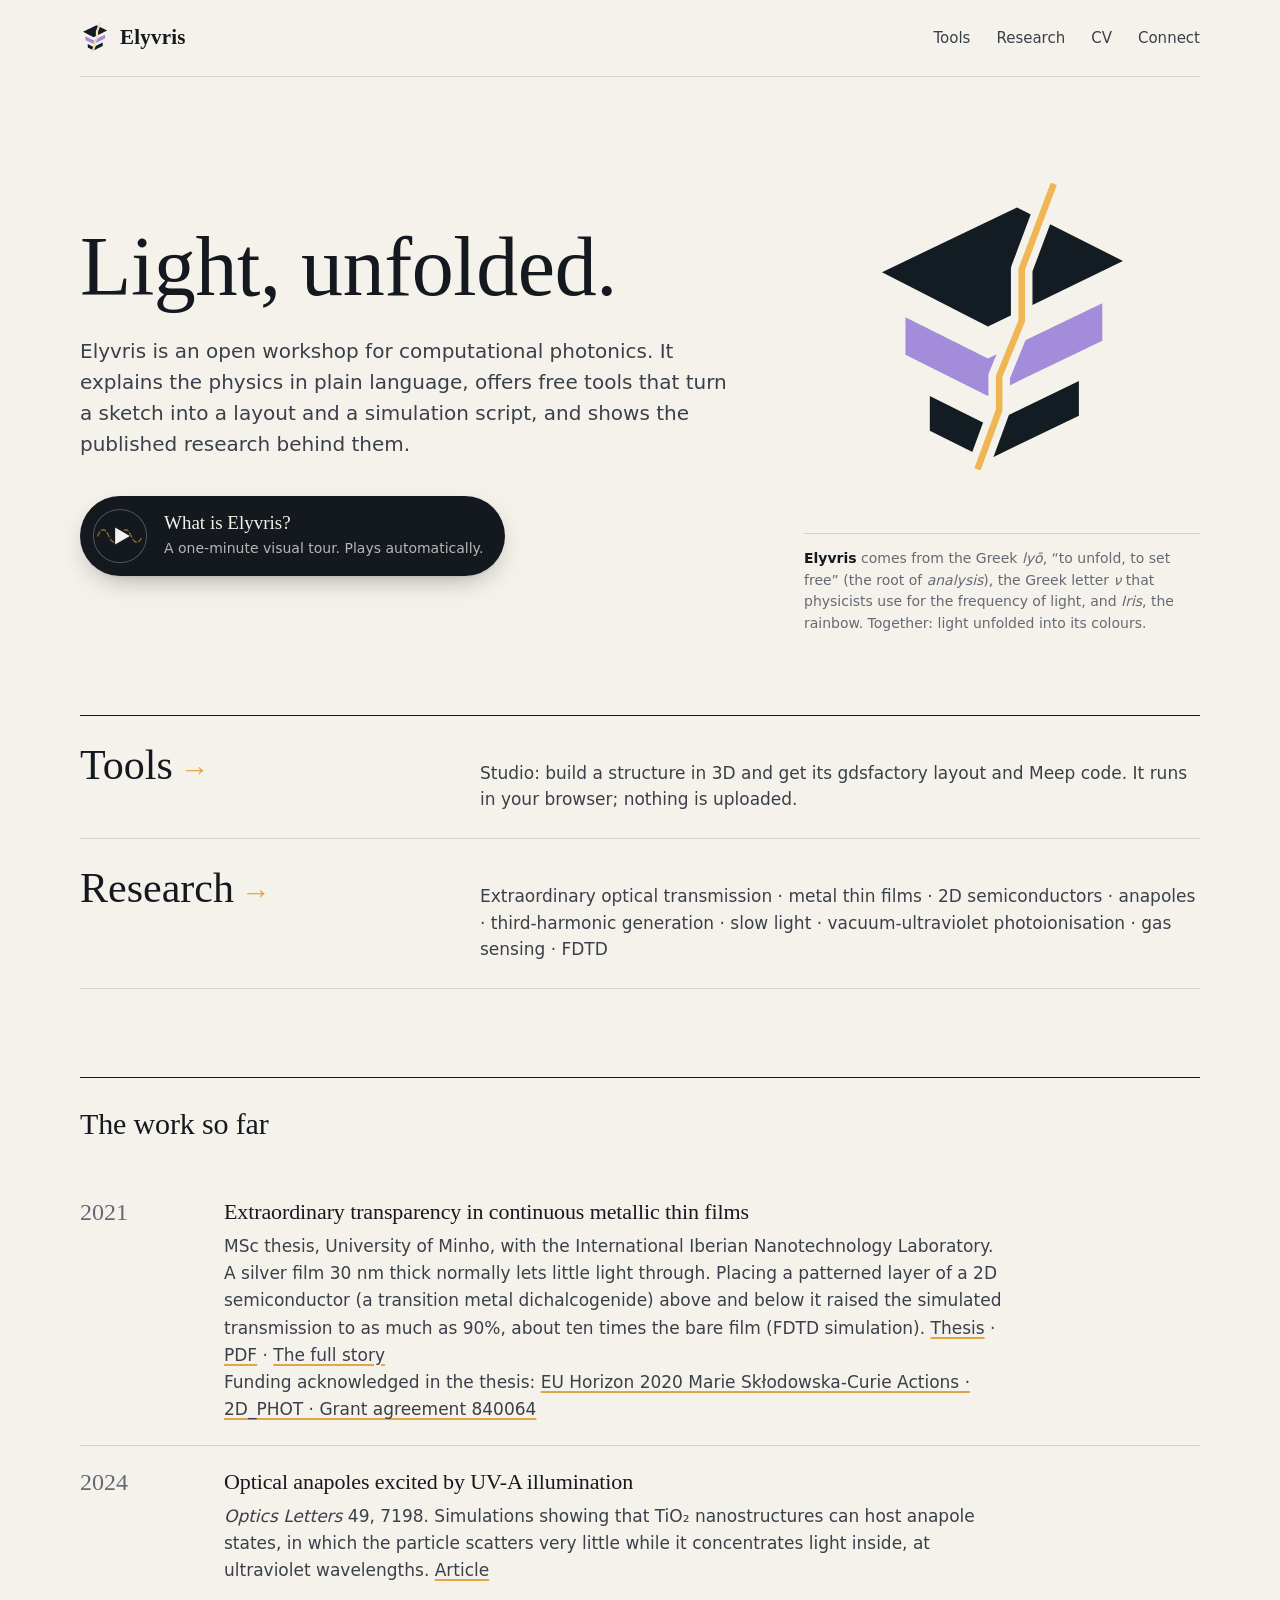
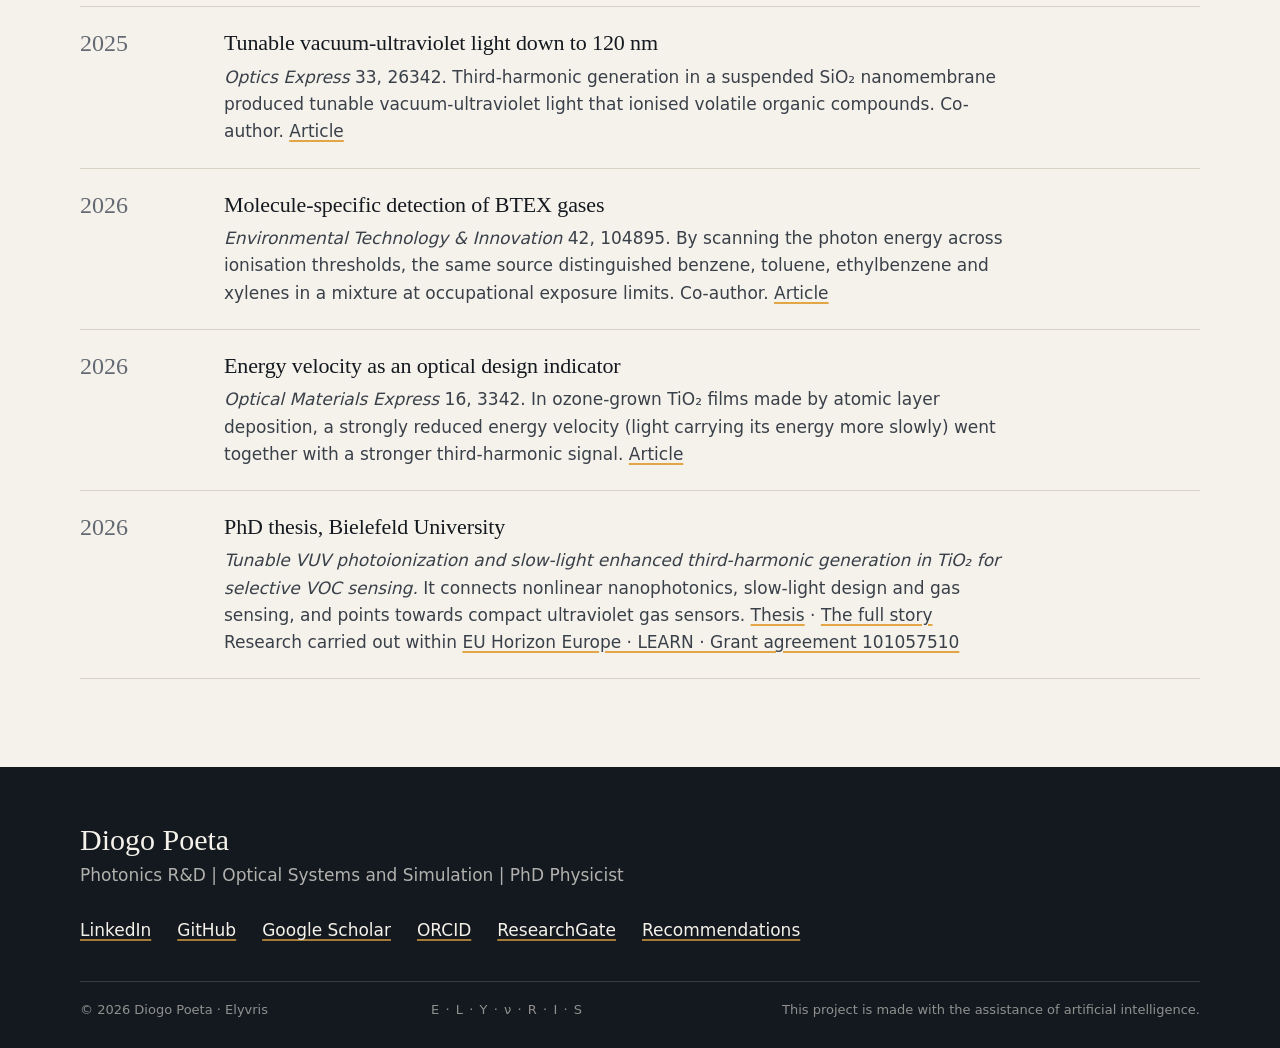
==== website/index.html @ e3a75f37 "Home: keywords for Research, drop the essay link; remove film-calculator links The home page no long" ====
<!doctype html>
<html lang="en">
<head>
  <meta charset="utf-8">
  <meta http-equiv="Content-Security-Policy" content="default-src 'self'; script-src 'self'; style-src 'self' 'unsafe-inline'; img-src 'self' data:; connect-src 'self'; font-src 'self'; object-src 'none'; base-uri 'none'; form-action 'none'; upgrade-insecure-requests">
  <meta name="referrer" content="strict-origin-when-cross-origin">
  <meta name="viewport" content="width=device-width, initial-scale=1">
  <title>Elyvris · Light, unfolded</title>
  <meta name="description" content="Elyvris is an open workshop for computational photonics by Diogo Poeta: explanations of the physics, free design tools for gdsfactory, KLayout and Meep, and the research behind them.">
  <meta name="theme-color" content="#11161C">
  <meta property="og:title" content="Elyvris · Light, unfolded">
  <meta property="og:description" content="Explanations of the physics, free photonics design tools and the research behind them. By Diogo Poeta.">
  <meta property="og:type" content="website">
  <meta property="og:image" content="https://diogo-poeta.github.io/elyvris/assets/brand/elyvris-social.png">
  <meta property="og:image:alt" content="Elyvris layered optical mark and wordmark">
  <meta name="twitter:card" content="summary_large_image">
  <link rel="canonical" href="https://diogo-poeta.github.io/elyvris/">
  <meta property="og:url" content="https://diogo-poeta.github.io/elyvris/">
  <link rel="icon" href="favicon.svg?v=20" type="image/svg+xml">
  <link rel="stylesheet" href="home.css?v=3">
  <script defer src="tour.js?v=1"></script>
</head>
<body>
  <a class="skip" href="#main">Skip to content</a>

  <header class="top wrap">
    <a class="brand" href="./" aria-label="Elyvris home"><img src="assets/brand/elyvris-mark.svg" width="34" height="36" alt="">Elyvris</a>
    <nav aria-label="Main navigation">
      <a href="#tools">Tools</a>
      <a href="research.html">Research</a>
      <a href="cv.html">CV</a>
      <a href="#contact">Connect</a>
    </nav>
  </header>

  <main id="main">
    <section class="hero wrap" aria-labelledby="hero-title">
      <div class="hero-text">
        <h1 id="hero-title">Light, unfolded.</h1>
        <p class="lede">Elyvris is an open workshop for computational photonics. It explains the physics in plain language, offers free tools that turn a sketch into a layout and a simulation script, and shows the published research behind them.</p>
        <button class="tour-tile" type="button" aria-haspopup="dialog" aria-controls="tour">
          <span class="tour-tile-art" aria-hidden="true">
            <svg viewBox="0 0 80 80"><circle cx="40" cy="40" r="38" class="tile-ring"/><path class="tile-wave" d="M8 40 Q 16 22 24 40 T 40 40 T 56 40 T 72 40"/><path class="tile-play" d="M33 28 L54 40 L33 52 Z"/></svg>
          </span>
          <span class="tour-tile-text"><strong>What is Elyvris?</strong><span>A one-minute visual tour. Plays automatically.</span></span>
        </button>
      </div>
      <figure class="hero-mark">
        <img src="assets/brand/elyvris-mark.svg" width="320" height="340" alt="The Elyvris mark: three layers crossed by a continuous amber path of light">
        <figcaption><strong>Elyvris</strong> comes from the Greek <em>lyō</em>, “to unfold, to set free” (the root of <em>analysis</em>), the Greek letter <em>ν</em> that physicists use for the frequency of light, and <em>Iris</em>, the rainbow. Together: light unfolded into its colours.</figcaption>
      </figure>
    </section>

    <nav class="ways wrap" aria-label="Where to go">
      <ul>
        <li id="tools"><a href="studio.html"><span class="way-title">Tools</span><span class="way-line">Studio: build a structure in 3D and get its gdsfactory layout and Meep code. It runs in your browser; nothing is uploaded.</span></a></li>
        <li id="research"><a href="research.html"><span class="way-title">Research</span><span class="way-line">Extraordinary optical transmission · metal thin films · 2D semiconductors · anapoles · third-harmonic generation · slow light · vacuum-ultraviolet photoionisation · gas sensing · FDTD</span></a></li>
      </ul>
    </nav>

    <section class="journey wrap" aria-labelledby="journey-title">
      <h2 id="journey-title" class="section-title">The work so far</h2>
      <ol class="timeline">
        <li>
          <span class="year">2021</span>
          <div><h3>Extraordinary transparency in continuous metallic thin films</h3>
          <p>MSc thesis, University of Minho, with the International Iberian Nanotechnology Laboratory. A silver film 30 nm thick normally lets little light through. Placing a patterned layer of a 2D semiconductor (a transition metal dichalcogenide) above and below it raised the simulated transmission to as much as 90%, about ten times the bare film (FDTD simulation). <a href="https://zenodo.org/records/6346240">Thesis</a> · <a href="extraordinary-transparency-msc.pdf">PDF</a> · <a href="research.html#msc">The full story</a><br>Funding acknowledged in the thesis: <a href="https://cordis.europa.eu/project/id/840064">EU Horizon 2020 Marie Skłodowska-Curie Actions · 2D_PHOT · Grant agreement 840064</a></p></div>
        </li>
        <li>
          <span class="year">2024</span>
          <div><h3>Optical anapoles excited by UV-A illumination</h3>
          <p><em>Optics Letters</em> 49, 7198. Simulations showing that TiO₂ nanostructures can host anapole states, in which the particle scatters very little while it concentrates light inside, at ultraviolet wavelengths. <a href="https://doi.org/10.1364/OL.536925">Article</a></p></div>
        </li>
        <li>
          <span class="year">2025</span>
          <div><h3>Tunable vacuum-ultraviolet light down to 120 nm</h3>
          <p><em>Optics Express</em> 33, 26342. Third-harmonic generation in a suspended SiO₂ nanomembrane produced tunable vacuum-ultraviolet light that ionised volatile organic compounds. Co-author. <a href="https://doi.org/10.1364/OE.564577">Article</a></p></div>
        </li>
        <li>
          <span class="year">2026</span>
          <div><h3>Molecule-specific detection of BTEX gases</h3>
          <p><em>Environmental Technology &amp; Innovation</em> 42, 104895. By scanning the photon energy across ionisation thresholds, the same source distinguished benzene, toluene, ethylbenzene and xylenes in a mixture at occupational exposure limits. Co-author. <a href="https://doi.org/10.1016/j.eti.2026.104895">Article</a></p></div>
        </li>
        <li>
          <span class="year">2026</span>
          <div><h3>Energy velocity as an optical design indicator</h3>
          <p><em>Optical Materials Express</em> 16, 3342. In ozone-grown TiO₂ films made by atomic layer deposition, a strongly reduced energy velocity (light carrying its energy more slowly) went together with a stronger third-harmonic signal. <a href="https://doi.org/10.1364/OME.611814">Article</a></p></div>
        </li>
        <li>
          <span class="year">2026</span>
          <div><h3>PhD thesis, Bielefeld University</h3>
          <p><em>Tunable VUV photoionization and slow-light enhanced third-harmonic generation in TiO₂ for selective VOC sensing.</em> It connects nonlinear nanophotonics, slow-light design and gas sensing, and points towards compact ultraviolet gas sensors. <a href="https://doi.org/10.4119/unibi/3020621">Thesis</a> · <a href="research.html">The full story</a><br>Research carried out within <a href="https://cordis.europa.eu/project/id/101057510">EU Horizon Europe · LEARN · Grant agreement 101057510</a></p></div>
        </li>
      </ol>
    </section>
  </main>

  <footer class="foot" id="contact">
    <div class="wrap foot-grid">
      <div>
        <p class="foot-name">Diogo Poeta</p>
        <p class="foot-role">Photonics R&amp;D | Optical Systems and Simulation | PhD Physicist</p>
      </div>
      <nav class="foot-links" aria-label="Professional profiles">
        <a href="https://pt.linkedin.com/in/diogo-poeta" rel="noopener noreferrer">LinkedIn</a>
        <a href="https://github.com/diogo-poeta" rel="noopener noreferrer">GitHub</a>
        <a href="https://scholar.google.com/citations?user=9GATdmUAAAAJ" rel="noopener noreferrer">Google Scholar</a>
        <a href="https://orcid.org/0009-0002-1451-5147" rel="noopener noreferrer">ORCID</a>
        <a href="https://www.researchgate.net/profile/Diogo-Poeta" rel="noopener noreferrer">ResearchGate</a>
        <a href="recommendations.html">Recommendations</a>
      </nav>
    </div>
    <div class="wrap foot-small">
      <span>© 2026 Diogo Poeta · Elyvris</span>
      <details class="credits letters">
        <summary>E · L · Y · ν · R · I · S</summary>
        <p>Read the name letter by letter and it spells the physics of this project: <b>E</b>, the electric field · <b>L</b>, layers · <b>Y</b>, the Yee cell, the grid behind every FDTD simulation · <b>ν</b>, the frequency of light · <b>R</b>, resonance · <b>I</b>, interference · <b>S</b>, scattering.</p>
      </details>
      <p class="credits">This project is made with the assistance of artificial intelligence.</p>
    </div>
  </footer>

  <dialog class="tour" id="tour" aria-labelledby="tour-title">
    <div class="tour-head">
      <p id="tour-title">Elyvris · a short tour</p>
      <button class="tour-close" type="button" aria-label="Close the tour">×</button>
    </div>
    <div class="tour-stage">
      <svg id="tour-svg" viewBox="0 0 800 420" aria-hidden="true" focusable="false"></svg>
    </div>
    <div class="tour-caption" aria-live="polite">
      <p class="tour-count"><span id="tour-index">1</span> of <span id="tour-total">6</span></p>
      <h2 id="tour-heading"></h2>
      <p id="tour-text"></p>
      <p class="tour-actions" id="tour-actions" hidden><a class="button" href="studio.html">Open Studio</a><a class="button button-quiet" href="research.html">Read the research</a></p>
    </div>
    <div class="tour-controls">
      <button type="button" id="tour-prev" aria-label="Previous scene">‹</button>
      <button type="button" id="tour-play" aria-label="Pause">❚❚</button>
      <button type="button" id="tour-next" aria-label="Next scene">›</button>
      <div class="tour-progress" id="tour-progress" aria-hidden="true"></div>
    </div>
  </dialog>
</body>
</html>
---- website/home.css ----
/* Elyvris home page.
   One accent colour (amber, the path of light in the mark); everything else is ink on paper.
   Serif for headings, as in a printed journal; system sans for reading text. */

:root {
  --paper: #F5F2EB;
  --paper-2: #ECE7DC;
  --ink: #14191F;
  --ink-2: #3A4049;
  --muted: #646A73;
  --rule: #D8D2C6;
  --amber: #E3A646;
  --amber-ink: #8A5A10;      /* amber dark enough to read as text on paper */
  --stage: #11161C;
  --stage-line: #E9E4D8;
  --serif: "Iowan Old Style", "Palatino Linotype", Palatino, "Book Antiqua", Georgia, serif;
  --sans: "Segoe UI", system-ui, -apple-system, "Helvetica Neue", Arial, sans-serif;
  --wrap: 1120px;
  color-scheme: light;
}

* { box-sizing: border-box; }
html { -webkit-text-size-adjust: 100%; }
body {
  margin: 0;
  background: var(--paper);
  color: var(--ink);
  font: 17px/1.6 var(--sans);
  text-rendering: optimizeLegibility;
}
img, svg { display: block; max-width: 100%; }
a { color: inherit; text-decoration-color: var(--amber); text-decoration-thickness: 1.5px; text-underline-offset: 3px; }
a:hover { color: var(--amber-ink); }
:focus-visible { outline: 2px solid var(--amber-ink); outline-offset: 3px; border-radius: 2px; }

.wrap { width: min(var(--wrap), 100% - 32px); margin-inline: auto; }
.skip { position: absolute; left: -999px; top: 8px; background: var(--ink); color: var(--paper); padding: 8px 12px; z-index: 10; }
.skip:focus { left: 8px; }

/* Header */
.top { display: flex; align-items: center; justify-content: space-between; gap: 16px; padding: 22px 0; border-bottom: 1px solid var(--rule); }
.brand { display: inline-flex; align-items: center; gap: 10px; font: 600 21px/1 var(--serif); letter-spacing: .01em; text-decoration: none; }
.brand img { width: 30px; height: auto; }
.top nav { display: flex; gap: 26px; font-size: 15px; }
.top nav a { text-decoration: none; color: var(--ink-2); }
.top nav a:hover { color: var(--ink); text-decoration: underline; text-decoration-color: var(--amber); }

/* Hero */
.hero { display: grid; grid-template-columns: 1.25fr .75fr; gap: 64px; align-items: center; padding: 88px 0 72px; }
h1, h2, h3 { font-family: var(--serif); font-weight: 500; letter-spacing: -.005em; }
.hero h1 { font-size: clamp(46px, 7vw, 84px); line-height: 1.02; margin: 0 0 26px; }
.lede { font-size: 20px; line-height: 1.55; color: var(--ink-2); max-width: 34em; margin: 0 0 36px; }

.tour-tile {
  display: inline-flex; align-items: center; gap: 16px; padding: 12px 22px 12px 12px;
  background: var(--ink); color: var(--paper); border: 0; border-radius: 999px;
  font: inherit; text-align: left; cursor: pointer;
  box-shadow: 0 1px 0 rgba(0,0,0,.04), 0 10px 30px -14px rgba(20,25,31,.55);
  transition: transform .2s ease, box-shadow .2s ease;
}
.tour-tile:hover { transform: translateY(-1px); box-shadow: 0 14px 34px -14px rgba(20,25,31,.65); }
.tour-tile-art svg { width: 56px; height: 56px; }
.tile-ring { fill: none; stroke: rgba(245,242,235,.25); stroke-width: 1.5; }
.tile-wave { fill: none; stroke: var(--amber); stroke-width: 2; stroke-linecap: round; opacity: .55; stroke-dasharray: 6 4; animation: tile-flow 2.4s linear infinite; }
.tile-play { fill: var(--paper); }
@keyframes tile-flow { to { stroke-dashoffset: -20; } }
.tour-tile-text { display: grid; gap: 2px; }
.tour-tile-text strong { font: 500 19px/1.2 var(--serif); }
.tour-tile-text span { font-size: 14px; color: rgba(245,242,235,.72); }

.hero-mark { margin: 0; }
.hero-mark img { width: min(300px, 100%); margin: 0 auto 28px; }
.hero-mark figcaption { font-size: 14px; line-height: 1.55; color: var(--muted); border-top: 1px solid var(--rule); padding-top: 14px; }
.hero-mark figcaption strong { color: var(--ink); font-weight: 600; }

/* Section titles */
.section-title { font-size: 30px; margin: 0 0 28px; padding-top: 22px; border-top: 1px solid var(--ink); }

/* Where to go: three plain links under the hero */
.ways { padding: 8px 0 64px; }
.ways ul { list-style: none; margin: 0; padding: 0; border-top: 1px solid var(--ink); }
.ways li { border-bottom: 1px solid var(--rule); }
.ways a { display: grid; grid-template-columns: minmax(220px, 1fr) 2fr; gap: 8px 40px; align-items: baseline; padding: 26px 0; text-decoration: none; color: var(--ink); }
.way-title { font: 500 clamp(30px, 3.6vw, 42px)/1.1 var(--serif); }
.way-title::after { content: " →"; color: var(--amber); font-size: .7em; transition: margin-left .2s; }
.way-line { font-size: 17px; line-height: 1.55; color: var(--ink-2); }
.ways a:hover .way-title, .ways a:focus-visible .way-title { text-decoration: underline; text-decoration-color: var(--amber); text-decoration-thickness: 2px; text-underline-offset: 6px; }

.arrow { font-weight: 600; }
.arrow::after { content: " →"; }

/* Timeline */
.journey { padding: 24px 0 88px; }
.timeline { list-style: none; margin: 0; padding: 0; }
.timeline li { display: grid; grid-template-columns: 120px 1fr; gap: 24px; padding: 22px 0; border-bottom: 1px solid var(--rule); }
.timeline .year { font: 500 24px/1.2 var(--serif); color: var(--muted); font-variant-numeric: oldstyle-nums; }
.timeline h3 { font-size: 22px; line-height: 1.3; margin: 0 0 6px; }
.timeline p { margin: 0; color: var(--ink-2); max-width: 46em; }

/* Footer */
.foot { background: var(--ink); color: var(--paper); padding: 56px 0 28px; }
.foot-grid { display: flex; flex-wrap: wrap; justify-content: space-between; gap: 28px; padding-bottom: 36px; border-bottom: 1px solid rgba(245,242,235,.16); }
.foot-name { font: 500 30px/1.1 var(--serif); margin: 0 0 6px; }
.foot-role { margin: 0; color: rgba(245,242,235,.7); }
.foot-links { display: flex; flex-wrap: wrap; gap: 10px 26px; align-items: flex-start; }
.foot-links a { color: var(--paper); text-decoration-color: rgba(227,166,70,.7); }
.foot-links a:hover { color: var(--amber); }
.foot-small { display: grid; grid-template-columns: minmax(0, 1fr) minmax(0, 1fr) auto; align-items: start; gap: 12px 24px; padding-top: 18px; font-size: 13px; color: rgba(245,242,235,.55); }
.credits summary { cursor: pointer; list-style: none; }
.credits summary::-webkit-details-marker { display: none; }
.credits summary:hover { color: rgba(245,242,235,.85); }
.credits p { max-width: 40em; margin: 10px 0 0; line-height: 1.55; color: rgba(245,242,235,.75); }
.letters summary { letter-spacing: .08em; }
.letters b { color: var(--amber); font-weight: 600; }
.foot-small > p { margin: 0; }
@media (max-width: 760px) {
  .foot-small { grid-template-columns: 1fr; }
}

/* Tour dialog */
.tour {
  width: min(960px, 100vw - 24px); max-height: calc(100dvh - 24px); padding: 0; border: 0; border-radius: 14px;
  background: var(--stage); color: var(--stage-line); overflow: auto;
  box-shadow: 0 40px 120px -30px rgba(0,0,0,.6);
}
.tour::backdrop { background: rgba(17,22,28,.62); backdrop-filter: blur(3px); }
.tour[open] { animation: tour-open .45s cubic-bezier(.2,.8,.2,1); }
@keyframes tour-open { from { opacity: 0; transform: translateY(14px) scale(.97); } }
.tour-head { display: flex; justify-content: space-between; align-items: center; padding: 14px 18px 0 22px; }
.tour-head p { margin: 0; font-size: 13px; letter-spacing: .02em; color: rgba(233,228,216,.6); }
.tour-close { background: none; border: 0; color: var(--stage-line); font-size: 28px; line-height: 1; cursor: pointer; padding: 4px 8px; }
.tour-stage { padding: 4px 18px 0; }
.tour-stage svg { width: 100%; height: auto; aspect-ratio: 800 / 420; max-height: calc(100dvh - 370px); min-height: 150px; margin: 0 auto; }
.tour-caption { padding: 6px 28px 4px; min-height: 172px; }
.tour-count { margin: 0 0 4px; font-size: 13px; color: rgba(233,228,216,.55); }
.tour-caption h2 { font-size: 28px; margin: 0 0 8px; color: #fff; }
.tour-caption p { margin: 0; max-width: 46em; line-height: 1.6; color: rgba(233,228,216,.85); }
.tour-actions[hidden] { display: none; }
.tour-actions { display: flex; flex-wrap: wrap; gap: 12px; margin-top: 16px !important; }
.button { display: inline-block; padding: 10px 18px; border-radius: 999px; background: var(--amber); color: var(--ink); text-decoration: none; font-weight: 600; font-size: 15px; }
.button:hover { color: var(--ink); background: #F0B85C; }
.button-quiet { background: transparent; color: var(--stage-line); box-shadow: inset 0 0 0 1px rgba(233,228,216,.4); }
.button-quiet:hover { background: rgba(233,228,216,.08); color: #fff; }
.tour-controls { display: flex; align-items: center; gap: 6px; padding: 12px 22px 20px; }
.tour-controls button { width: 38px; height: 38px; border-radius: 50%; border: 1px solid rgba(233,228,216,.28); background: transparent; color: var(--stage-line); font-size: 16px; cursor: pointer; }
.tour-controls button:hover { border-color: var(--amber); color: var(--amber); }
.tour-progress { flex: 1; display: flex; gap: 6px; margin-left: 12px; }
.tour-progress span { flex: 1; height: 3px; border-radius: 2px; background: rgba(233,228,216,.18); overflow: hidden; cursor: pointer; }
.tour-progress i { display: block; height: 100%; width: 0; background: var(--amber); }

/* Tour drawing classes (SVG) */
.t-label { fill: rgba(233,228,216,.85); font: 15px var(--sans); }
.t-small { fill: rgba(233,228,216,.6); font: 13px var(--sans); }
.t-sym { fill: #fff; font: italic 22px var(--serif); }
.t-wave { fill: none; stroke: var(--amber); stroke-width: 3; stroke-linecap: round; stroke-linejoin: round; }
.t-wave-2 { fill: none; stroke: #8FB7D9; stroke-width: 2.2; }
.t-wave-sum { fill: none; stroke: #fff; stroke-width: 2.6; }
.t-line { fill: none; stroke: rgba(233,228,216,.55); stroke-width: 1.2; }
.t-dash { fill: none; stroke: rgba(233,228,216,.35); stroke-width: 1; stroke-dasharray: 4 5; }
.t-slab { fill: rgba(233,228,216,.1); stroke: rgba(233,228,216,.45); stroke-width: 1; }
.t-sub { fill: rgba(233,228,216,.05); stroke: rgba(233,228,216,.25); stroke-width: 1; }

/* Phones and small tablets */
@media (max-width: 860px) {
  .hero { grid-template-columns: 1fr; gap: 40px; padding: 48px 0 40px; }
  .hero-mark img { width: 180px; margin-left: 0; }
  .ways a { grid-template-columns: 1fr; padding: 20px 0; }
  .timeline li { grid-template-columns: 1fr; gap: 4px; }
  .top nav { gap: 16px; }
}
@media (max-width: 520px) {
  body { font-size: 16px; }
  .lede { font-size: 18px; }
  .top nav a[href="cv.html"] { display: none; }
  .tour-tile { border-radius: 18px; padding-right: 16px; }
  .tour-caption { padding: 4px 18px; min-height: 230px; }
  .tour-caption h2 { font-size: 23px; }
  .tour-stage { padding: 0 6px; }
  .tour-controls { padding: 10px 14px 16px; }
}
@media (prefers-reduced-motion: reduce) {
  .tile-wave { animation: none; }
  .tour[open] { animation: none; }
  .tour-tile { transition: none; }
}
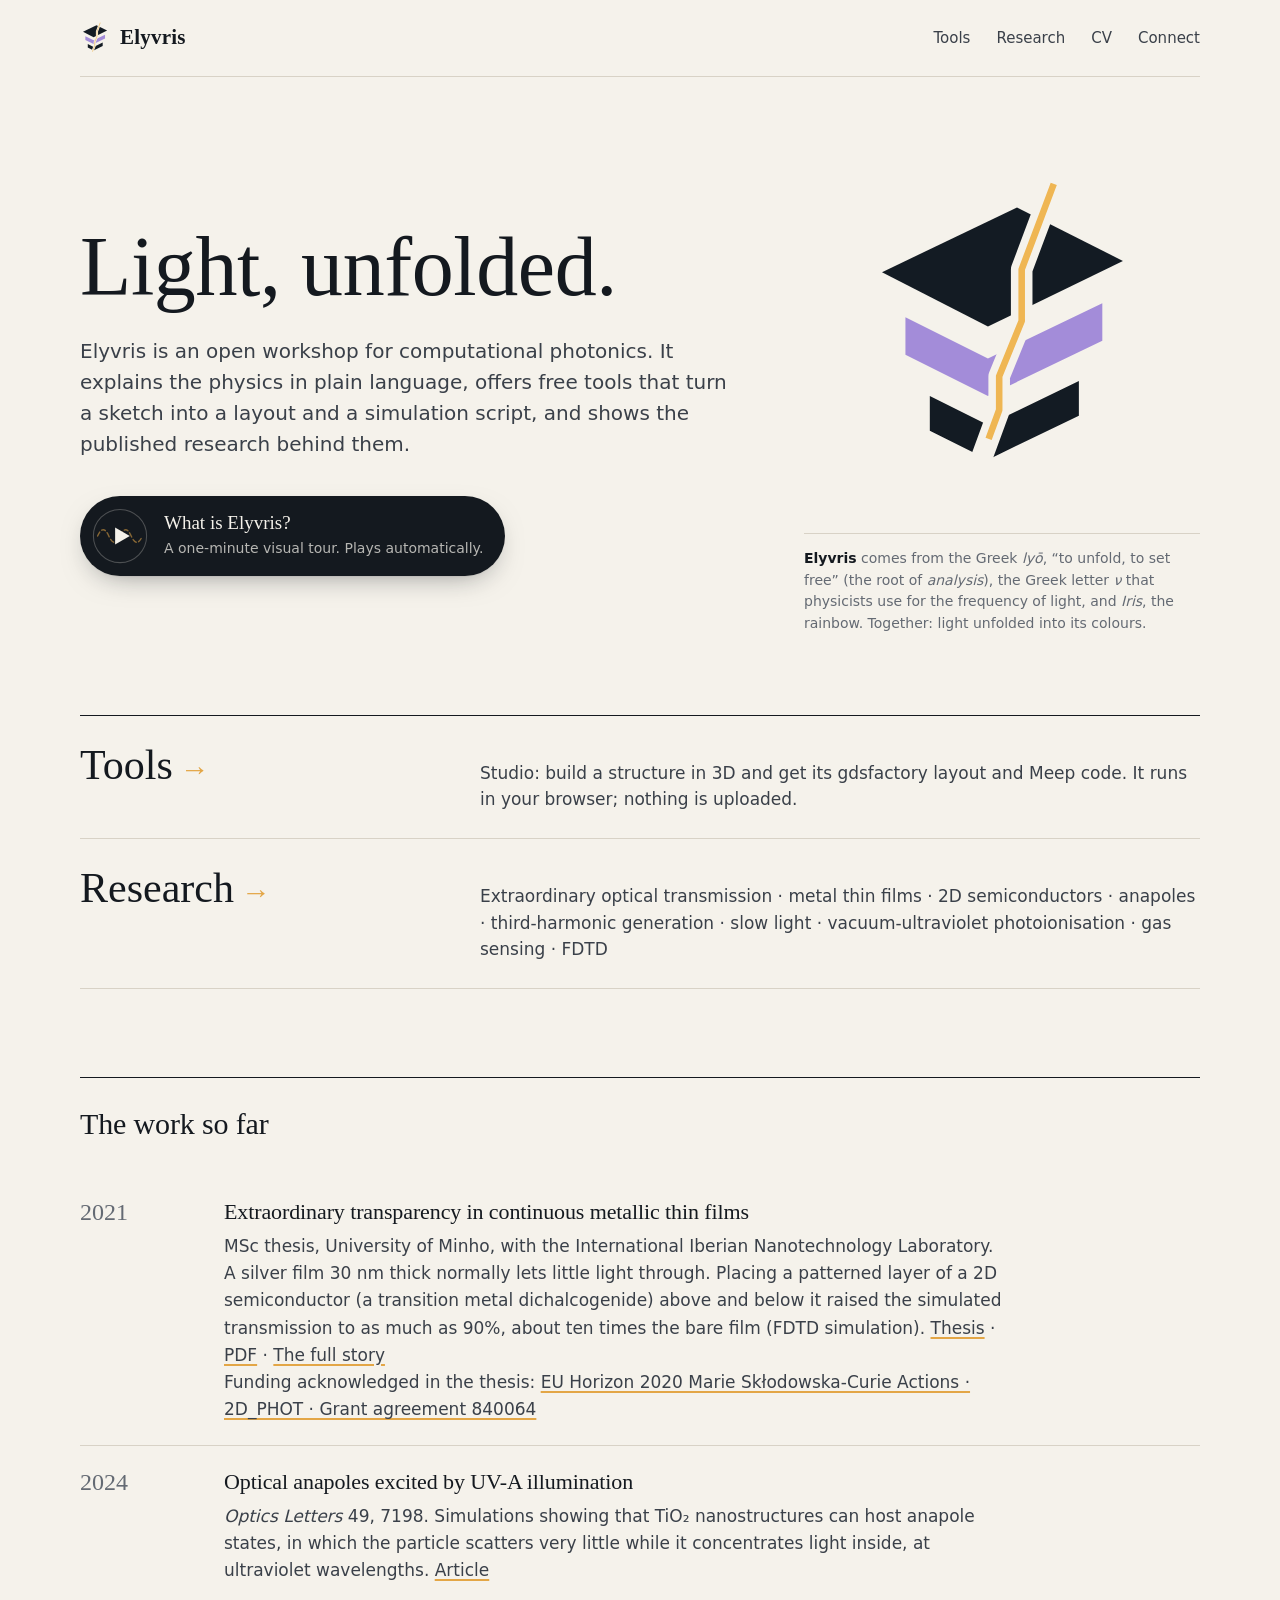
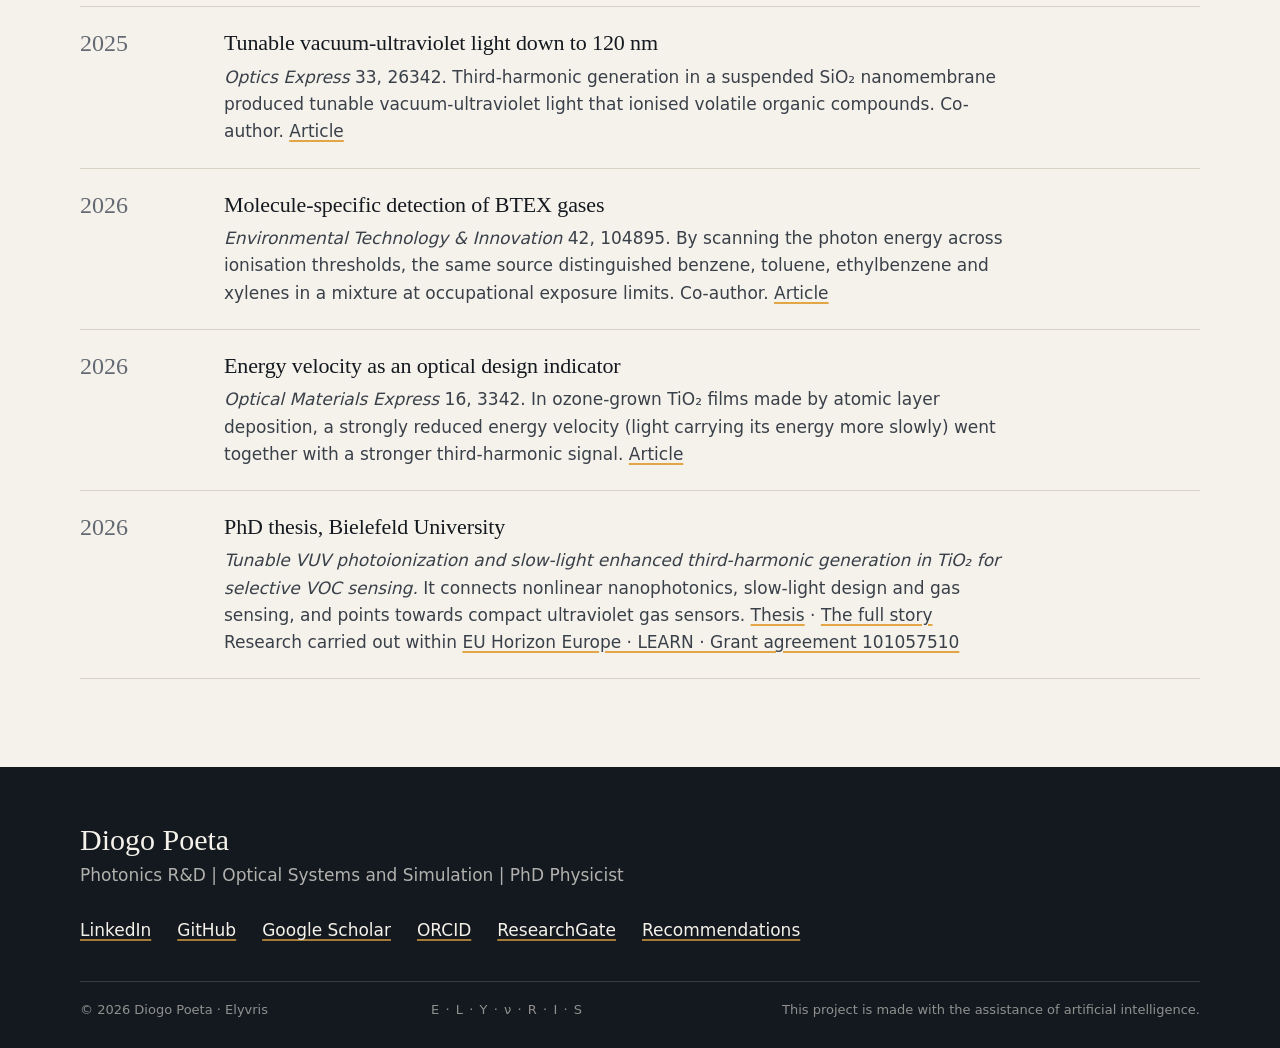
==== commit cf6c5648: "Home: play the logo animation after the intro The logo animates by itself for about 1.8 s from the m" ====
--- a/website/index.html
+++ b/website/index.html
@@ -18,9 +18,28 @@
   <meta property="og:url" content="https://diogo-poeta.github.io/elyvris/">
   <link rel="icon" href="favicon.svg?v=20" type="image/svg+xml">
   <link rel="stylesheet" href="home.css?v=3">
+  <link rel="stylesheet" href="intro-loader.css?v=3">
+  <script src="intro-loader.js?v=4"></script>
   <script defer src="tour.js?v=1"></script>
 </head>
 <body>
+  <div class="ey-loader" aria-hidden="true">
+    <!-- Ray paths traced with Snell's law (indices exaggerated, 1.40 to 1.62, so the fan is visible):
+         every colour bends towards the base, red the least (24°), violet the most (39°). -->
+    <svg class="ld-art" viewBox="0 20 600 220">
+      <path class="ld-beam" d="M10 183 L266.6 112 L333.1 111.5"/>
+      <path class="ld-prism" d="M300 44 L352 150 L248 150 Z"/>
+      <g class="ld-fan">
+        <path d="M332.1 109.5 L590 148"/>
+        <path d="M332.6 110.5 L590 162"/>
+        <path d="M333.1 111.5 L590 176"/>
+        <path d="M333.6 112.5 L590 191"/>
+        <path d="M334 113.4 L590 207"/>
+        <path d="M334.5 114.2 L590 225"/>
+      </g>
+    </svg>
+    <p class="ld-count"><span>Unfolding light</span><b></b></p>
+  </div>
   <a class="skip" href="#main">Skip to content</a>
 
   <header class="top wrap">
--- a/website/intro-loader.css
+++ b/website/intro-loader.css
@@ -0,0 +1,45 @@
+/* "Unfolding light": the intro on the home page, about 1.9 s, pure CSS.
+   A white beam enters a prism and leaves as six colours while a counter runs 0 → 100%;
+   then the dark panel wipes upwards. Every colour bends towards the prism's base:
+   red the least, violet the most, so red is on top (paths in index.html).
+   intro-loader.js adds .ey-seen on later page loads in the same visit; reduced motion skips it. */
+.ey-loader {
+  --ld-night: #0B1016;
+  --ld-on-dark: #EDE8DC;
+  --ld-on-dark-2: rgba(237, 232, 220, .66);
+  --ld-mono: ui-monospace, "Cascadia Mono", "SF Mono", Consolas, "Courier New", monospace;
+  --ld-ease-io: cubic-bezier(.76, 0, .24, 1);
+  position: fixed; inset: 0; z-index: 2000;
+  display: grid; place-items: center; align-content: center; gap: 22px;
+  background: var(--ld-night); color: var(--ld-on-dark);
+  animation: ld-out .75s var(--ld-ease-io) 1.15s both;
+}
+.ey-loader::after {
+  content: ""; position: absolute; left: 0; right: 0; bottom: 0; height: 2px;
+  background: linear-gradient(90deg, #6A4D95 0%, #A38CD9 18%, #79A9D8 36%, #7CCFB0 54%, #EFB653 74%, #E2734B 100%);
+}
+@keyframes ld-out { to { clip-path: inset(0 0 100% 0); visibility: hidden; } }
+
+.ld-art { width: min(560px, 82vw); height: auto; overflow: visible; }
+.ld-art path { fill: none; stroke-linecap: round; }
+.ld-beam { stroke: #fff; stroke-width: 2.4; stroke-linejoin: round; stroke-dasharray: 340; stroke-dashoffset: 340; animation: ld-draw .45s cubic-bezier(.6, 0, .4, 1) .05s forwards; }
+.ld-prism { stroke: rgba(237, 232, 220, .8); stroke-width: 1.6; stroke-linejoin: round; stroke-dasharray: 330; stroke-dashoffset: 330; animation: ld-draw .5s ease .2s forwards; }
+.ld-fan path { stroke-width: 2.4; stroke-dasharray: 300; stroke-dashoffset: 300; animation: ld-draw .55s cubic-bezier(.2, .7, .2, 1) forwards; animation-delay: calc(.5s + var(--k) * 40ms); }
+.ld-fan path:nth-child(1) { --k: 0; stroke: #E2734B; }
+.ld-fan path:nth-child(2) { --k: 1; stroke: #EFB653; }
+.ld-fan path:nth-child(3) { --k: 2; stroke: #7CCFB0; }
+.ld-fan path:nth-child(4) { --k: 3; stroke: #79A9D8; }
+.ld-fan path:nth-child(5) { --k: 4; stroke: #A38CD9; }
+.ld-fan path:nth-child(6) { --k: 5; stroke: #6A4D95; }
+@keyframes ld-draw { to { stroke-dashoffset: 0; } }
+
+@property --ld-n { syntax: "<integer>"; inherits: false; initial-value: 0; }
+.ld-count { margin: 0; display: flex; gap: 16px; font: 500 13px/1 var(--ld-mono); letter-spacing: .14em; text-transform: uppercase; color: var(--ld-on-dark-2); }
+.ld-count b { font-weight: 500; color: var(--ld-on-dark); min-width: 4ch; text-align: right; counter-reset: ld var(--ld-n); animation: ld-count 1.1s cubic-bezier(.3, 0, .2, 1) forwards; }
+.ld-count b::after { content: counter(ld) "%"; }
+@keyframes ld-count { to { --ld-n: 100; } }
+
+.ey-seen .ey-loader { display: none; }
+/* Keep the hero logo out of sight until the intro ends; intro-loader.js then restarts its animation. */
+.ey-intro:not(.ey-done) .hero-mark img { visibility: hidden; }
+@media (prefers-reduced-motion: reduce) { .ey-loader { display: none; } }
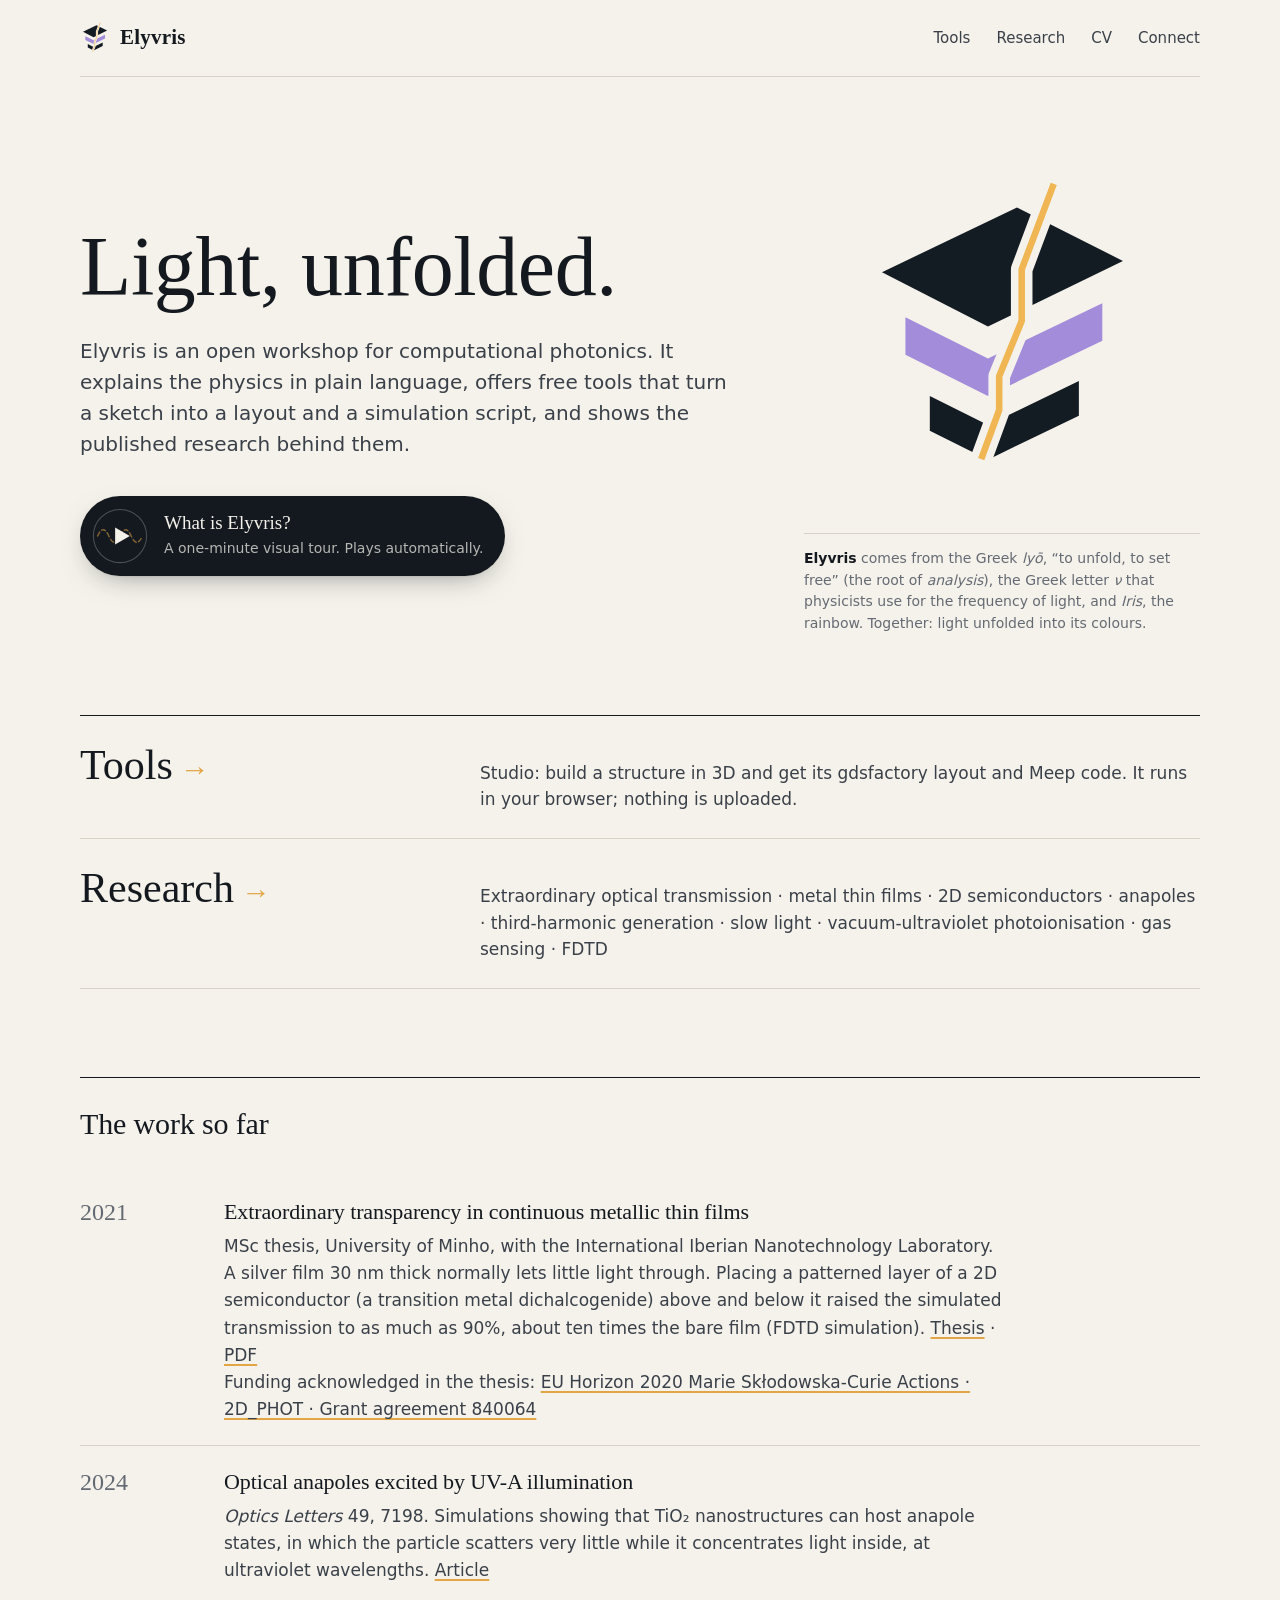
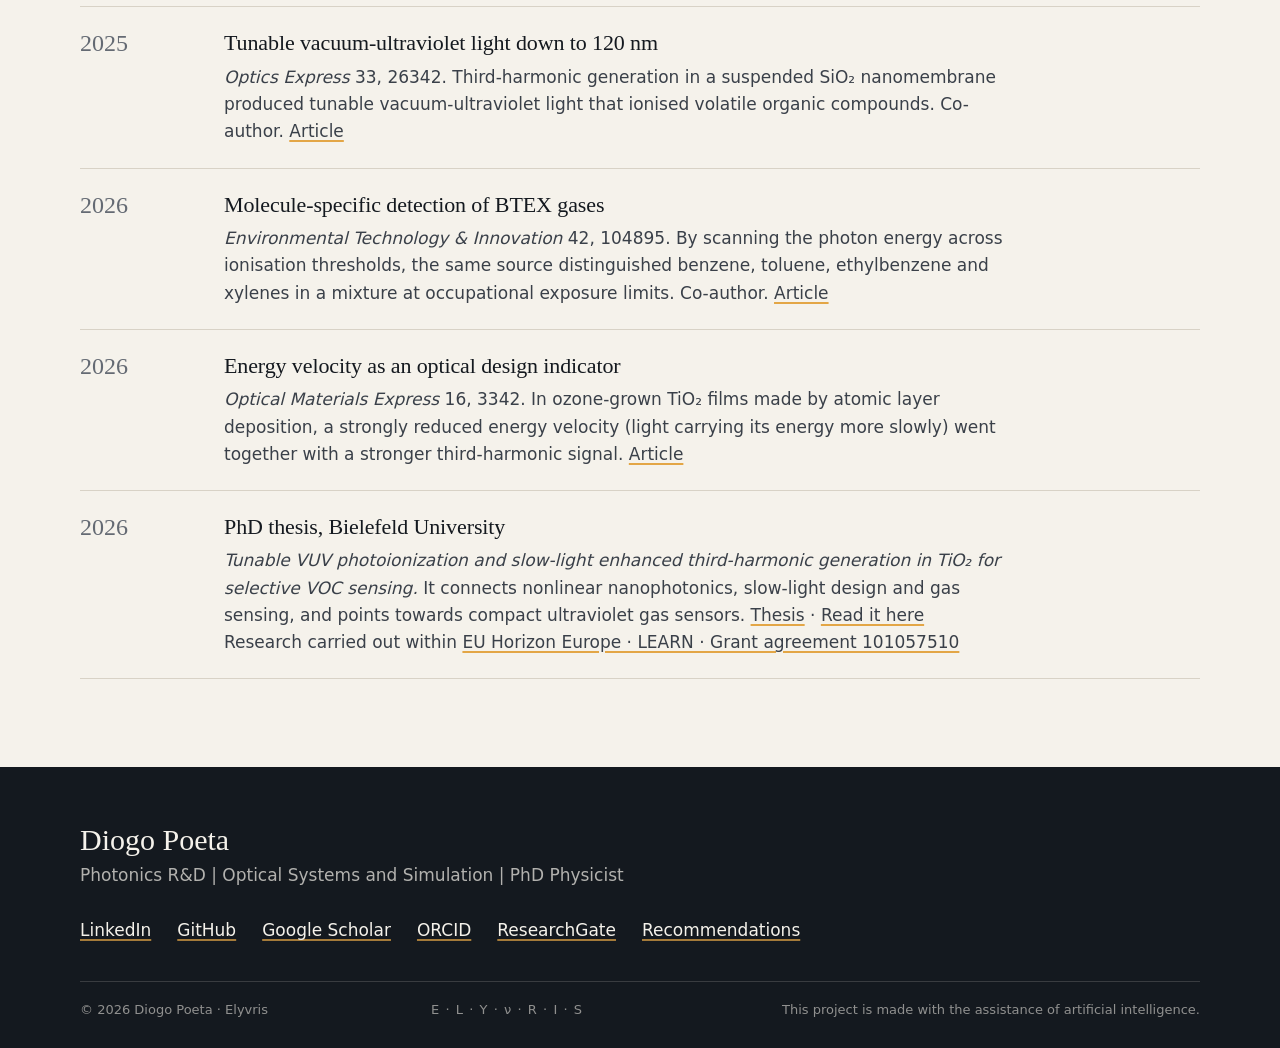
==== commit c0ed827b: "Research: article cards with an in-page PDF reader Replace the long research article (Parts I-IV, fi" ====
--- a/website/index.html
+++ b/website/index.html
@@ -83,7 +83,7 @@
         <li>
           <span class="year">2021</span>
           <div><h3>Extraordinary transparency in continuous metallic thin films</h3>
-          <p>MSc thesis, University of Minho, with the International Iberian Nanotechnology Laboratory. A silver film 30 nm thick normally lets little light through. Placing a patterned layer of a 2D semiconductor (a transition metal dichalcogenide) above and below it raised the simulated transmission to as much as 90%, about ten times the bare film (FDTD simulation). <a href="https://zenodo.org/records/6346240">Thesis</a> · <a href="extraordinary-transparency-msc.pdf">PDF</a> · <a href="research.html#msc">The full story</a><br>Funding acknowledged in the thesis: <a href="https://cordis.europa.eu/project/id/840064">EU Horizon 2020 Marie Skłodowska-Curie Actions · 2D_PHOT · Grant agreement 840064</a></p></div>
+          <p>MSc thesis, University of Minho, with the International Iberian Nanotechnology Laboratory. A silver film 30 nm thick normally lets little light through. Placing a patterned layer of a 2D semiconductor (a transition metal dichalcogenide) above and below it raised the simulated transmission to as much as 90%, about ten times the bare film (FDTD simulation). <a href="https://zenodo.org/records/6346240">Thesis</a> · <a href="extraordinary-transparency-msc.pdf">PDF</a><br>Funding acknowledged in the thesis: <a href="https://cordis.europa.eu/project/id/840064">EU Horizon 2020 Marie Skłodowska-Curie Actions · 2D_PHOT · Grant agreement 840064</a></p></div>
         </li>
         <li>
           <span class="year">2024</span>
@@ -108,7 +108,7 @@
         <li>
           <span class="year">2026</span>
           <div><h3>PhD thesis, Bielefeld University</h3>
-          <p><em>Tunable VUV photoionization and slow-light enhanced third-harmonic generation in TiO₂ for selective VOC sensing.</em> It connects nonlinear nanophotonics, slow-light design and gas sensing, and points towards compact ultraviolet gas sensors. <a href="https://doi.org/10.4119/unibi/3020621">Thesis</a> · <a href="research.html">The full story</a><br>Research carried out within <a href="https://cordis.europa.eu/project/id/101057510">EU Horizon Europe · LEARN · Grant agreement 101057510</a></p></div>
+          <p><em>Tunable VUV photoionization and slow-light enhanced third-harmonic generation in TiO₂ for selective VOC sensing.</em> It connects nonlinear nanophotonics, slow-light design and gas sensing, and points towards compact ultraviolet gas sensors. <a href="https://doi.org/10.4119/unibi/3020621">Thesis</a> · <a href="research.html#phd-2026">Read it here</a><br>Research carried out within <a href="https://cordis.europa.eu/project/id/101057510">EU Horizon Europe · LEARN · Grant agreement 101057510</a></p></div>
         </li>
       </ol>
     </section>
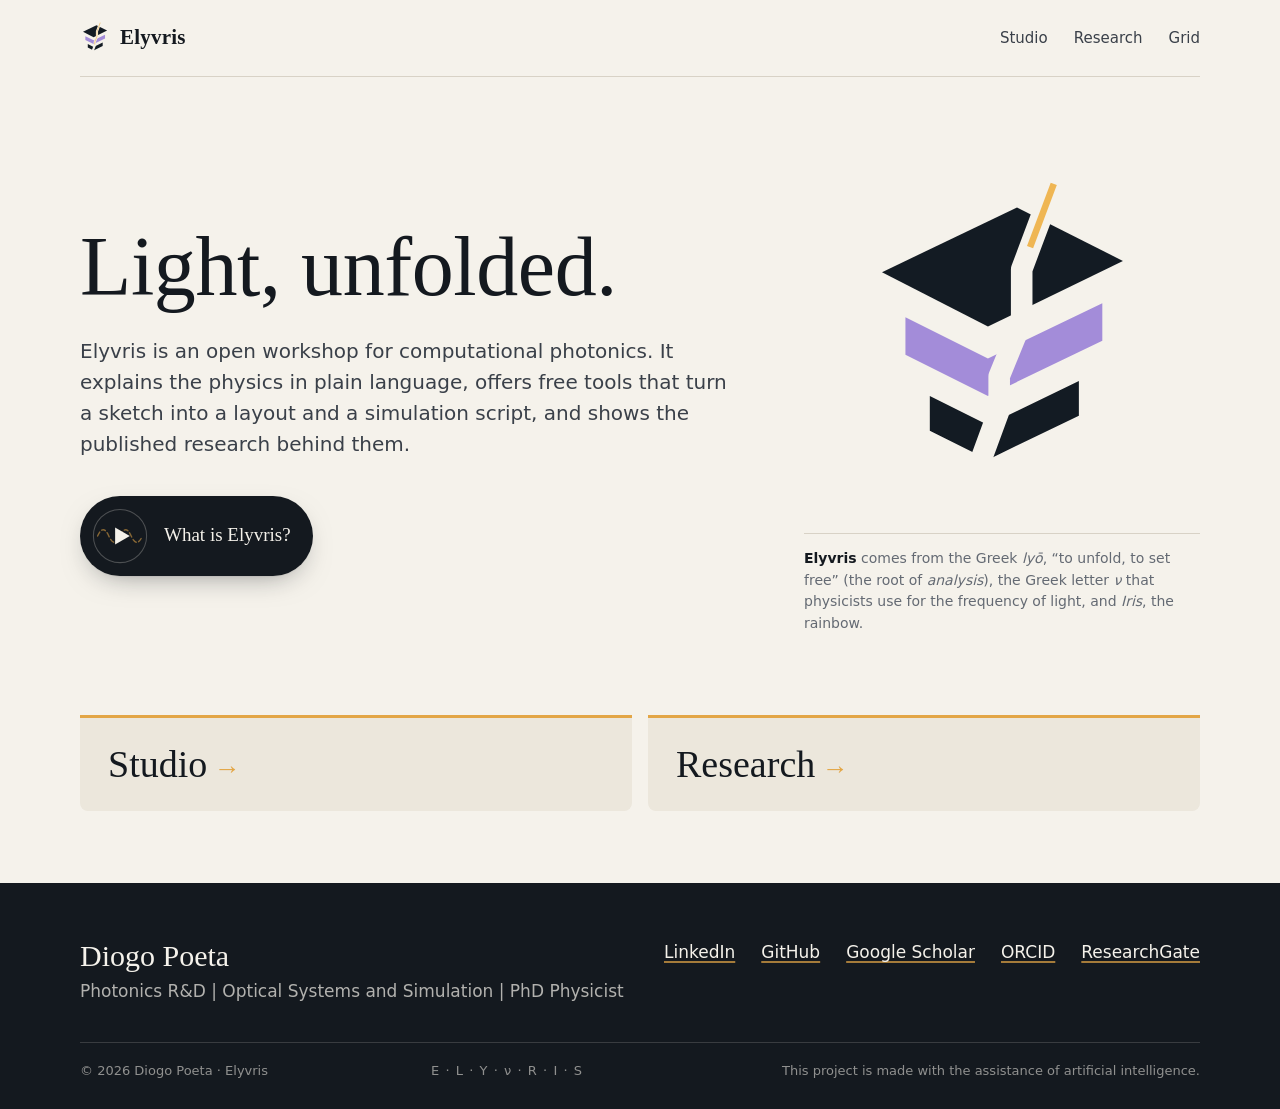
==== commit 6cda833f: "Elyvris 0.1.0" ====
--- a/website/index.html
+++ b/website/index.html
@@ -17,7 +17,7 @@
   <link rel="canonical" href="https://diogo-poeta.github.io/elyvris/">
   <meta property="og:url" content="https://diogo-poeta.github.io/elyvris/">
   <link rel="icon" href="favicon.svg?v=20" type="image/svg+xml">
-  <link rel="stylesheet" href="home.css?v=3">
+  <link rel="stylesheet" href="home.css?v=4">
   <link rel="stylesheet" href="intro-loader.css?v=3">
   <script src="intro-loader.js?v=4"></script>
   <script defer src="tour.js?v=1"></script>
@@ -45,10 +45,9 @@
   <header class="top wrap">
     <a class="brand" href="./" aria-label="Elyvris home"><img src="assets/brand/elyvris-mark.svg" width="34" height="36" alt="">Elyvris</a>
     <nav aria-label="Main navigation">
-      <a href="#tools">Tools</a>
+      <a href="studio.html">Studio</a>
       <a href="research.html">Research</a>
-      <a href="cv.html">CV</a>
-      <a href="#contact">Connect</a>
+      <a href="play.html">Grid</a>
     </nav>
   </header>
 
@@ -61,57 +60,22 @@
           <span class="tour-tile-art" aria-hidden="true">
             <svg viewBox="0 0 80 80"><circle cx="40" cy="40" r="38" class="tile-ring"/><path class="tile-wave" d="M8 40 Q 16 22 24 40 T 40 40 T 56 40 T 72 40"/><path class="tile-play" d="M33 28 L54 40 L33 52 Z"/></svg>
           </span>
-          <span class="tour-tile-text"><strong>What is Elyvris?</strong><span>A one-minute visual tour. Plays automatically.</span></span>
+          <span class="tour-tile-text"><strong>What is Elyvris?</strong></span>
         </button>
       </div>
       <figure class="hero-mark">
         <img src="assets/brand/elyvris-mark.svg" width="320" height="340" alt="The Elyvris mark: three layers crossed by a continuous amber path of light">
-        <figcaption><strong>Elyvris</strong> comes from the Greek <em>lyō</em>, “to unfold, to set free” (the root of <em>analysis</em>), the Greek letter <em>ν</em> that physicists use for the frequency of light, and <em>Iris</em>, the rainbow. Together: light unfolded into its colours.</figcaption>
+        <figcaption><strong>Elyvris</strong> comes from the Greek <em>lyō</em>, “to unfold, to set free” (the root of <em>analysis</em>), the Greek letter <em>ν</em> that physicists use for the frequency of light, and <em>Iris</em>, the rainbow.</figcaption>
       </figure>
     </section>
 
     <nav class="ways wrap" aria-label="Where to go">
       <ul>
-        <li id="tools"><a href="studio.html"><span class="way-title">Tools</span><span class="way-line">Studio: build a structure in 3D and get its gdsfactory layout and Meep code. It runs in your browser; nothing is uploaded.</span></a></li>
-        <li id="research"><a href="research.html"><span class="way-title">Research</span><span class="way-line">Extraordinary optical transmission · metal thin films · 2D semiconductors · anapoles · third-harmonic generation · slow light · vacuum-ultraviolet photoionisation · gas sensing · FDTD</span></a></li>
+        <li id="tools"><a href="studio.html"><span class="way-title">Studio</span></a></li>
+        <li id="research"><a href="research.html"><span class="way-title">Research</span></a></li>
       </ul>
     </nav>
 
-    <section class="journey wrap" aria-labelledby="journey-title">
-      <h2 id="journey-title" class="section-title">The work so far</h2>
-      <ol class="timeline">
-        <li>
-          <span class="year">2021</span>
-          <div><h3>Extraordinary transparency in continuous metallic thin films</h3>
-          <p>MSc thesis, University of Minho, with the International Iberian Nanotechnology Laboratory. A silver film 30 nm thick normally lets little light through. Placing a patterned layer of a 2D semiconductor (a transition metal dichalcogenide) above and below it raised the simulated transmission to as much as 90%, about ten times the bare film (FDTD simulation). <a href="https://zenodo.org/records/6346240">Thesis</a> · <a href="extraordinary-transparency-msc.pdf">PDF</a><br>Funding acknowledged in the thesis: <a href="https://cordis.europa.eu/project/id/840064">EU Horizon 2020 Marie Skłodowska-Curie Actions · 2D_PHOT · Grant agreement 840064</a></p></div>
-        </li>
-        <li>
-          <span class="year">2024</span>
-          <div><h3>Optical anapoles excited by UV-A illumination</h3>
-          <p><em>Optics Letters</em> 49, 7198. Simulations showing that TiO₂ nanostructures can host anapole states, in which the particle scatters very little while it concentrates light inside, at ultraviolet wavelengths. <a href="https://doi.org/10.1364/OL.536925">Article</a></p></div>
-        </li>
-        <li>
-          <span class="year">2025</span>
-          <div><h3>Tunable vacuum-ultraviolet light down to 120 nm</h3>
-          <p><em>Optics Express</em> 33, 26342. Third-harmonic generation in a suspended SiO₂ nanomembrane produced tunable vacuum-ultraviolet light that ionised volatile organic compounds. Co-author. <a href="https://doi.org/10.1364/OE.564577">Article</a></p></div>
-        </li>
-        <li>
-          <span class="year">2026</span>
-          <div><h3>Molecule-specific detection of BTEX gases</h3>
-          <p><em>Environmental Technology &amp; Innovation</em> 42, 104895. By scanning the photon energy across ionisation thresholds, the same source distinguished benzene, toluene, ethylbenzene and xylenes in a mixture at occupational exposure limits. Co-author. <a href="https://doi.org/10.1016/j.eti.2026.104895">Article</a></p></div>
-        </li>
-        <li>
-          <span class="year">2026</span>
-          <div><h3>Energy velocity as an optical design indicator</h3>
-          <p><em>Optical Materials Express</em> 16, 3342. In ozone-grown TiO₂ films made by atomic layer deposition, a strongly reduced energy velocity (light carrying its energy more slowly) went together with a stronger third-harmonic signal. <a href="https://doi.org/10.1364/OME.611814">Article</a></p></div>
-        </li>
-        <li>
-          <span class="year">2026</span>
-          <div><h3>PhD thesis, Bielefeld University</h3>
-          <p><em>Tunable VUV photoionization and slow-light enhanced third-harmonic generation in TiO₂ for selective VOC sensing.</em> It connects nonlinear nanophotonics, slow-light design and gas sensing, and points towards compact ultraviolet gas sensors. <a href="https://doi.org/10.4119/unibi/3020621">Thesis</a> · <a href="research.html#phd-2026">Read it here</a><br>Research carried out within <a href="https://cordis.europa.eu/project/id/101057510">EU Horizon Europe · LEARN · Grant agreement 101057510</a></p></div>
-        </li>
-      </ol>
-    </section>
   </main>
 
   <footer class="foot" id="contact">
@@ -126,7 +90,6 @@
         <a href="https://scholar.google.com/citations?user=9GATdmUAAAAJ" rel="noopener noreferrer">Google Scholar</a>
         <a href="https://orcid.org/0009-0002-1451-5147" rel="noopener noreferrer">ORCID</a>
         <a href="https://www.researchgate.net/profile/Diogo-Poeta" rel="noopener noreferrer">ResearchGate</a>
-        <a href="recommendations.html">Recommendations</a>
       </nav>
     </div>
     <div class="wrap foot-small">
--- a/website/home.css
+++ b/website/home.css
@@ -1,7 +1,3 @@
-/* Elyvris home page.
-   One accent colour (amber, the path of light in the mark); everything else is ink on paper.
-   Serif for headings, as in a printed journal; system sans for reading text. */
-
 :root {
   --paper: #F5F2EB;
   --paper-2: #ECE7DC;
@@ -76,26 +72,17 @@
 /* Section titles */
 .section-title { font-size: 30px; margin: 0 0 28px; padding-top: 22px; border-top: 1px solid var(--ink); }
 
-/* Where to go: three plain links under the hero */
-.ways { padding: 8px 0 64px; }
-.ways ul { list-style: none; margin: 0; padding: 0; border-top: 1px solid var(--ink); }
-.ways li { border-bottom: 1px solid var(--rule); }
-.ways a { display: grid; grid-template-columns: minmax(220px, 1fr) 2fr; gap: 8px 40px; align-items: baseline; padding: 26px 0; text-decoration: none; color: var(--ink); }
-.way-title { font: 500 clamp(30px, 3.6vw, 42px)/1.1 var(--serif); }
-.way-title::after { content: " →"; color: var(--amber); font-size: .7em; transition: margin-left .2s; }
-.way-line { font-size: 17px; line-height: 1.55; color: var(--ink-2); }
+/* Where to go: two boxes under the hero, in the same style as the Research cards */
+.ways { padding: 8px 0 72px; }
+.ways ul { list-style: none; margin: 0; padding: 0; display: grid; grid-template-columns: repeat(2, minmax(0, 1fr)); gap: 16px; }
+.ways a { display: flex; align-items: center; padding: 26px 28px; background: var(--paper-2); border-top: 3px solid var(--amber); border-radius: 0 0 8px 8px; text-decoration: none; color: var(--ink); transition: background .2s; }
+.ways a:hover, .ways a:focus-visible { background: #E4DDCE; }
+.way-title { font: 500 clamp(28px, 3.2vw, 38px)/1.1 var(--serif); }
+.way-title::after { content: " →"; color: var(--amber); font-size: .7em; }
 .ways a:hover .way-title, .ways a:focus-visible .way-title { text-decoration: underline; text-decoration-color: var(--amber); text-decoration-thickness: 2px; text-underline-offset: 6px; }
 
 .arrow { font-weight: 600; }
 .arrow::after { content: " →"; }
-
-/* Timeline */
-.journey { padding: 24px 0 88px; }
-.timeline { list-style: none; margin: 0; padding: 0; }
-.timeline li { display: grid; grid-template-columns: 120px 1fr; gap: 24px; padding: 22px 0; border-bottom: 1px solid var(--rule); }
-.timeline .year { font: 500 24px/1.2 var(--serif); color: var(--muted); font-variant-numeric: oldstyle-nums; }
-.timeline h3 { font-size: 22px; line-height: 1.3; margin: 0 0 6px; }
-.timeline p { margin: 0; color: var(--ink-2); max-width: 46em; }
 
 /* Footer */
 .foot { background: var(--ink); color: var(--paper); padding: 56px 0 28px; }
@@ -164,14 +151,13 @@
 @media (max-width: 860px) {
   .hero { grid-template-columns: 1fr; gap: 40px; padding: 48px 0 40px; }
   .hero-mark img { width: 180px; margin-left: 0; }
-  .ways a { grid-template-columns: 1fr; padding: 20px 0; }
-  .timeline li { grid-template-columns: 1fr; gap: 4px; }
   .top nav { gap: 16px; }
 }
 @media (max-width: 520px) {
   body { font-size: 16px; }
   .lede { font-size: 18px; }
-  .top nav a[href="cv.html"] { display: none; }
+  .ways ul { grid-template-columns: 1fr; gap: 12px; }
+  .ways a { padding: 20px 22px; }
   .tour-tile { border-radius: 18px; padding-right: 16px; }
   .tour-caption { padding: 4px 18px; min-height: 230px; }
   .tour-caption h2 { font-size: 23px; }
--- a/website/intro-loader.css
+++ b/website/intro-loader.css
@@ -1,8 +1,3 @@
-/* "Unfolding light": the intro on the home page, about 1.9 s, pure CSS.
-   A white beam enters a prism and leaves as six colours while a counter runs 0 → 100%;
-   then the dark panel wipes upwards. Every colour bends towards the prism's base:
-   red the least, violet the most, so red is on top (paths in index.html).
-   intro-loader.js adds .ey-seen on later page loads in the same visit; reduced motion skips it. */
 .ey-loader {
   --ld-night: #0B1016;
   --ld-on-dark: #EDE8DC;
@@ -40,6 +35,5 @@
 @keyframes ld-count { to { --ld-n: 100; } }
 
 .ey-seen .ey-loader { display: none; }
-/* Keep the hero logo out of sight until the intro ends; intro-loader.js then restarts its animation. */
 .ey-intro:not(.ey-done) .hero-mark img { visibility: hidden; }
 @media (prefers-reduced-motion: reduce) { .ey-loader { display: none; } }
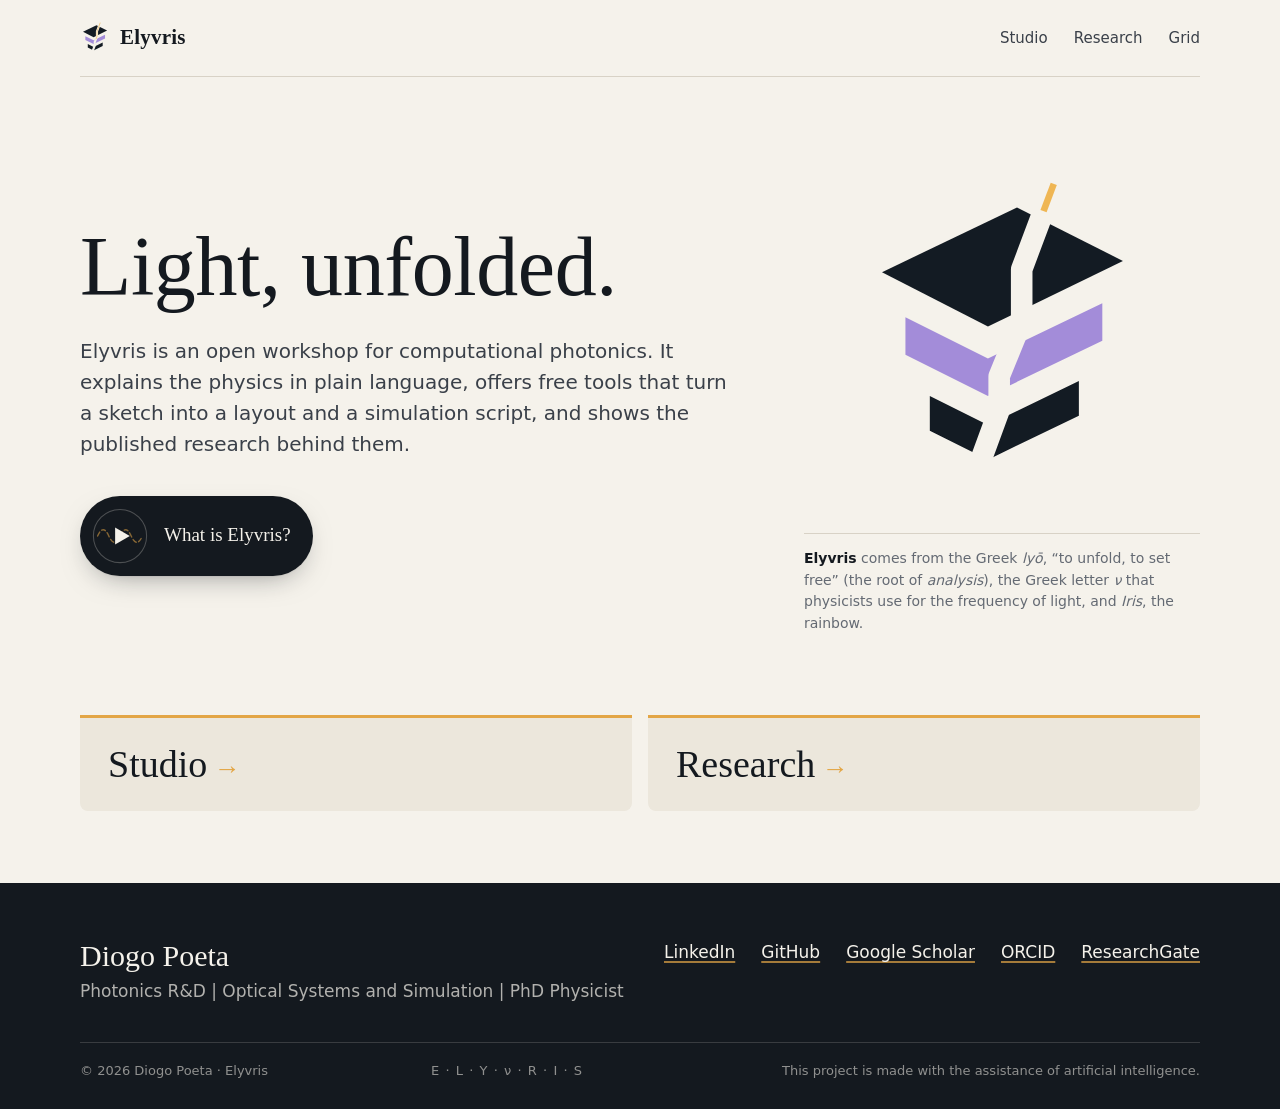
==== commit 8964bc14: "New home intro and README figure The home-page tour now presents the project: Elyvris, the question " ====
--- a/website/index.html
+++ b/website/index.html
@@ -20,7 +20,7 @@
   <link rel="stylesheet" href="home.css?v=4">
   <link rel="stylesheet" href="intro-loader.css?v=3">
   <script src="intro-loader.js?v=4"></script>
-  <script defer src="tour.js?v=1"></script>
+  <script defer src="tour.js?v=2"></script>
 </head>
 <body>
   <div class="ey-loader" aria-hidden="true">
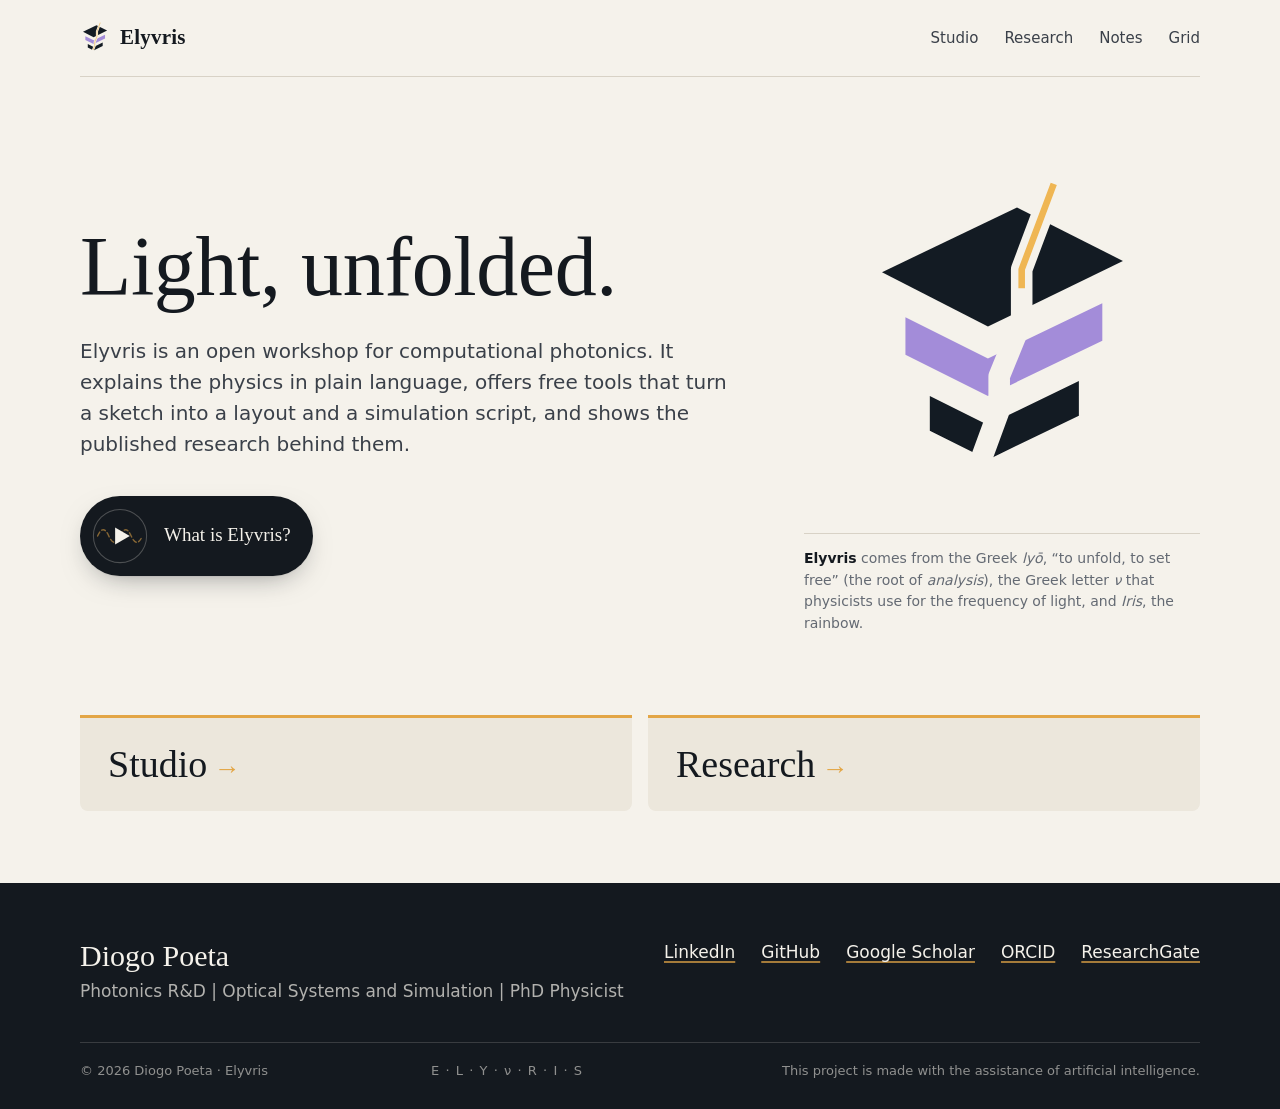
==== commit 5fb44fd9: "Notes page; Studio help shortened New Notes page (menu: Studio · Research · Notes · Grid). Notes are" ====
--- a/website/index.html
+++ b/website/index.html
@@ -47,6 +47,7 @@
     <nav aria-label="Main navigation">
       <a href="studio.html">Studio</a>
       <a href="research.html">Research</a>
+      <a href="notes.html">Notes</a>
       <a href="play.html">Grid</a>
     </nav>
   </header>
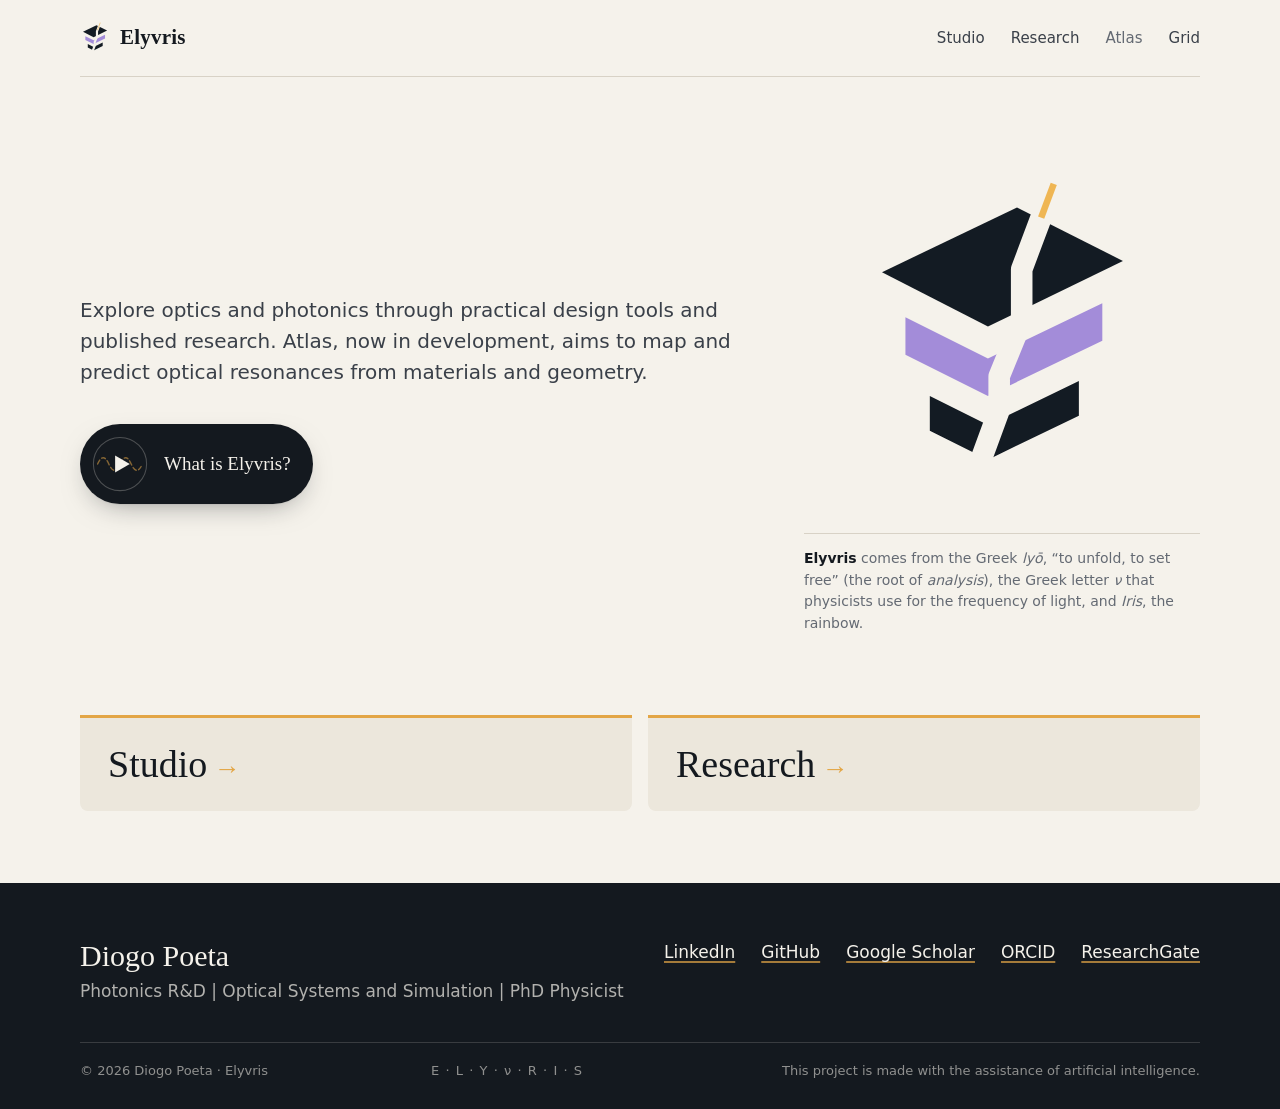
==== commit 3f72e022: "Move notes into Studio and add Atlas navigation" ====
--- a/website/index.html
+++ b/website/index.html
@@ -5,11 +5,11 @@
   <meta http-equiv="Content-Security-Policy" content="default-src 'self'; script-src 'self'; style-src 'self' 'unsafe-inline'; img-src 'self' data:; connect-src 'self'; font-src 'self'; object-src 'none'; base-uri 'none'; form-action 'none'; upgrade-insecure-requests">
   <meta name="referrer" content="strict-origin-when-cross-origin">
   <meta name="viewport" content="width=device-width, initial-scale=1">
-  <title>Elyvris · Light, unfolded</title>
-  <meta name="description" content="Elyvris is an open workshop for computational photonics by Diogo Poeta: explanations of the physics, free design tools for gdsfactory, KLayout and Meep, and the research behind them.">
+  <title>Elyvris</title>
+  <meta name="description" content="Explore optics and photonics through practical design tools and published research. Atlas, now in development, aims to map and predict optical resonances from materials and geometry.">
   <meta name="theme-color" content="#11161C">
-  <meta property="og:title" content="Elyvris · Light, unfolded">
-  <meta property="og:description" content="Explanations of the physics, free photonics design tools and the research behind them. By Diogo Poeta.">
+  <meta property="og:title" content="Elyvris">
+  <meta property="og:description" content="Optics and photonics design tools and published research by Diogo Poeta, with Atlas resonance mapping and prediction in development.">
   <meta property="og:type" content="website">
   <meta property="og:image" content="https://diogo-poeta.github.io/elyvris/assets/brand/elyvris-social.png">
   <meta property="og:image:alt" content="Elyvris layered optical mark and wordmark">
@@ -17,7 +17,7 @@
   <link rel="canonical" href="https://diogo-poeta.github.io/elyvris/">
   <meta property="og:url" content="https://diogo-poeta.github.io/elyvris/">
   <link rel="icon" href="favicon.svg?v=20" type="image/svg+xml">
-  <link rel="stylesheet" href="home.css?v=4">
+  <link rel="stylesheet" href="home.css?v=5">
   <link rel="stylesheet" href="intro-loader.css?v=3">
   <script src="intro-loader.js?v=4"></script>
   <script defer src="tour.js?v=2"></script>
@@ -47,7 +47,7 @@
     <nav aria-label="Main navigation">
       <a href="studio.html">Studio</a>
       <a href="research.html">Research</a>
-      <a href="notes.html">Notes</a>
+      <span class="nav-placeholder" role="link" aria-disabled="true" title="Atlas is in development">Atlas</span>
       <a href="play.html">Grid</a>
     </nav>
   </header>
@@ -55,8 +55,8 @@
   <main id="main">
     <section class="hero wrap" aria-labelledby="hero-title">
       <div class="hero-text">
-        <h1 id="hero-title">Light, unfolded.</h1>
-        <p class="lede">Elyvris is an open workshop for computational photonics. It explains the physics in plain language, offers free tools that turn a sketch into a layout and a simulation script, and shows the published research behind them.</p>
+        <h1 id="hero-title" class="visually-hidden">Elyvris</h1>
+        <p class="lede">Explore optics and photonics through practical design tools and published research. Atlas, now in development, aims to map and predict optical resonances from materials and geometry.</p>
         <button class="tour-tile" type="button" aria-haspopup="dialog" aria-controls="tour">
           <span class="tour-tile-art" aria-hidden="true">
             <svg viewBox="0 0 80 80"><circle cx="40" cy="40" r="38" class="tile-ring"/><path class="tile-wave" d="M8 40 Q 16 22 24 40 T 40 40 T 56 40 T 72 40"/><path class="tile-play" d="M33 28 L54 40 L33 52 Z"/></svg>
--- a/website/home.css
+++ b/website/home.css
@@ -40,6 +40,10 @@
 .top nav { display: flex; gap: 26px; font-size: 15px; }
 .top nav a { text-decoration: none; color: var(--ink-2); }
 .top nav a:hover { color: var(--ink); text-decoration: underline; text-decoration-color: var(--amber); }
+.top nav .nav-placeholder { color: var(--muted); cursor: default; }
+
+/* Accessible page heading without a visible hero title. */
+.visually-hidden { position: absolute; width: 1px; height: 1px; padding: 0; margin: -1px; overflow: hidden; clip-path: inset(50%); white-space: nowrap; border: 0; }
 
 /* Hero */
 .hero { display: grid; grid-template-columns: 1.25fr .75fr; gap: 64px; align-items: center; padding: 88px 0 72px; }
@@ -154,6 +158,7 @@
   .top nav { gap: 16px; }
 }
 @media (max-width: 520px) {
+  .top { flex-wrap: wrap; }
   body { font-size: 16px; }
   .lede { font-size: 18px; }
   .ways ul { grid-template-columns: 1fr; gap: 12px; }
